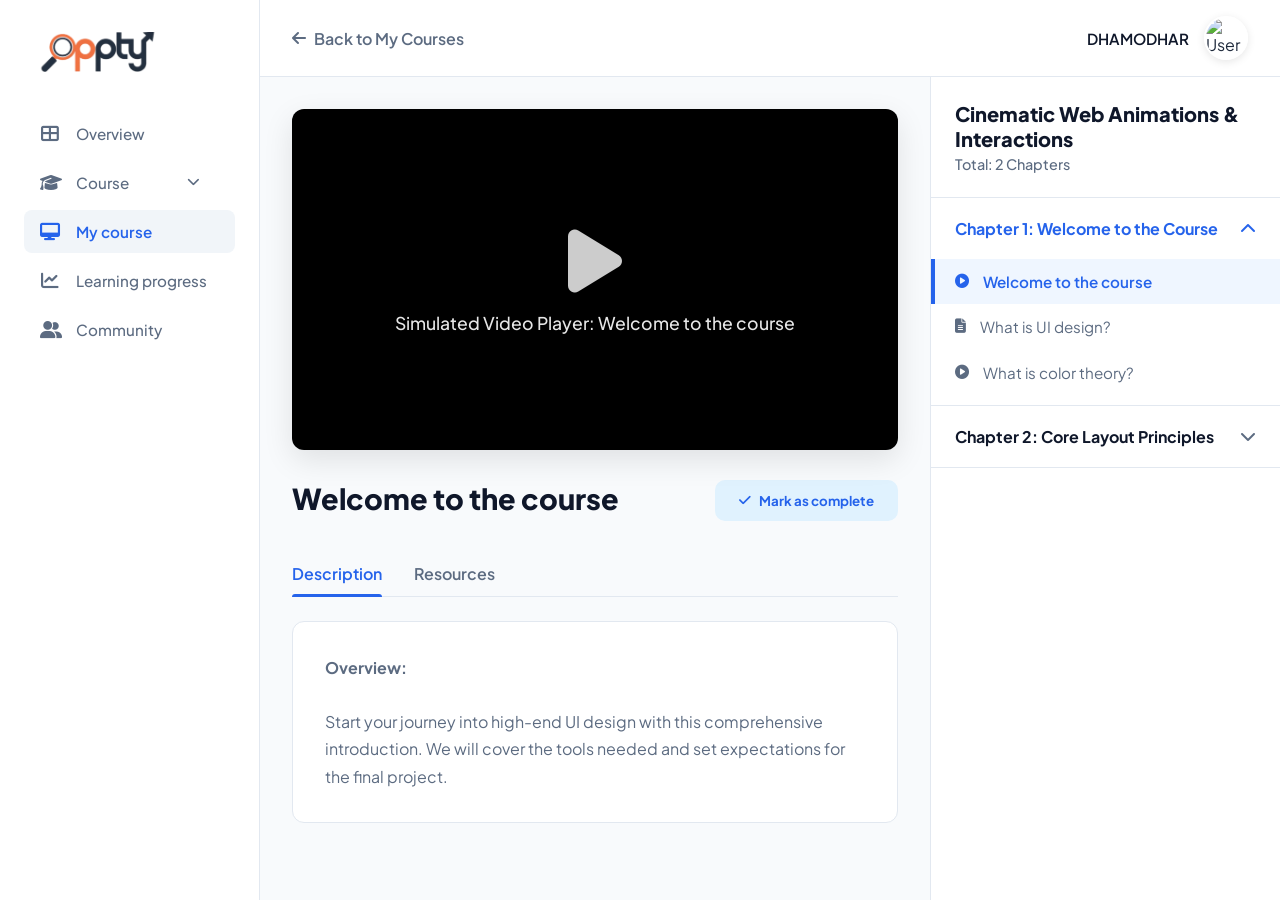
==== frontend/course-content/course-content.html @ e5ef2b0d "u" ====
<!DOCTYPE html>
<html lang="en">
<head>
    <meta charset="UTF-8">
    <meta name="viewport" content="width=device-width, initial-scale=1.0">
    <title>Course Player - Oppty TechHub</title>
    <link rel="stylesheet" href="https://cdnjs.cloudflare.com/ajax/libs/font-awesome/6.4.0/css/all.min.css">
    <link href="https://fonts.googleapis.com/css2?family=Plus+Jakarta+Sans:wght@300;400;500;600;700;800&display=swap" rel="stylesheet">
    <link rel="stylesheet" href="course.content.css">
</head>
<body>

    <div class="app-container">
        
        <aside class="main-sidebar" id="main-sidebar">
            <div class="sidebar-header">
                <img src="../assets/opptylogo.png" alt="Oppty Logo" class="sidebar-logo" onerror="this.src='https://via.placeholder.com/140x45/0f172a/ffffff?text=Oppty+TechHub'">
                <i class="fa-solid fa-xmark close-sidebar" id="close-sidebar"></i>
            </div>
            
            <nav class="nav-menu">
                <a href="#" class="nav-item">
                    <i class="fa-solid fa-table-cells-large"></i>
                    <span>Overview</span>
                </a>
                
                <div class="nav-wrapper">
                    <div class="nav-item" id="course-toggle">
                        <i class="fa-solid fa-graduation-cap"></i>
                        <span>Course</span>
                        <i class="fa-solid fa-chevron-down chevron"></i>
                    </div>
                    <ul class="sub-menu" id="sub-menu">
                        <li><a href="../courses/courses.html">Top course</a></li>
                        <li><a href="#">Backend Architecture</a></li>
                        <li><a href="#">Cinematic UI/UX</a></li>
                    </ul>
                </div>

                <a href="../my-course/my-course.html" class="nav-item active">
                    <i class="fa-solid fa-desktop"></i>
                    <span>My course</span>
                </a>
                <a href="#" class="nav-item">
                    <i class="fa-solid fa-chart-line"></i>
                    <span>Learning progress</span>
                </a>
                <a href="#" class="nav-item">
                    <i class="fa-solid fa-user-group"></i>
                    <span>Community</span>
                </a>
            </nav>
        </aside>

        <div class="player-wrapper">
            
            <header class="player-nav">
                <div class="nav-left">
                    <div class="mobile-toggle" id="mobile-toggle">
                        <i class="fa-solid fa-bars-staggered"></i>
                    </div>
                    <a href="../courses/courses.html" class="back-btn"><i class="fa-solid fa-arrow-left"></i> Back to My Courses</a>
                </div>
                <div class="user-area">
                    <span class="user-name">DHAMODHAR</span>
                    <img src="https://i.pravatar.cc/150?img=11" alt="User Profile" class="avatar">
                </div>
            </header>

            <div class="split-view">
                
                <main class="content-display-area">
                    <div class="video-container">
                        <div class="video-placeholder">
                            <i class="fa-solid fa-play player-icon" id="video-center-icon"></i>
                            <h3 id="video-placeholder-title">Loading Lesson...</h3>
                        </div>
                    </div>

                    <div class="lesson-info-bar">
                        <h1 class="current-lesson-title" id="current-lesson-title">Loading...</h1>
                        <button class="btn-complete"><i class="fa-solid fa-check"></i> Mark as complete</button>
                    </div>

                    <div class="lesson-tabs">
                        <button class="active-tab">Description</button>
                        <button>Resources</button>
                    </div>

                    <section class="lesson-body">
                        <p id="current-lesson-desc">Please select a lesson from the course content sidebar to view its details.</p>
                    </section>
                </main>

                <aside class="syllabus-sidebar">
                    <div class="syllabus-header">
                        <h2 id="course-main-name">Course Content</h2>
                        <p class="chapters-count">Total: <span id="total-chapters-count">0</span> Chapters</p>
                    </div>
                    
                    <div class="chapters-accordion" id="chapters-accordion-container">
                    </div>
                </aside>

            </div>
        </div>

    </div>

    <script src="course-content.js"></script>
</body>
</html>
---- frontend/course-content/course.content.css ----
/* ===== CSS VARIABLES - BLUE & WHITE THEME ===== */
:root {
    --primary-blue: #2563eb;
    --dark-blue: #0f172a;
    --bg-light: #f8fafc;
    --white: #ffffff;
    --text-main: #1e293b;
    --text-muted: #5c6b81;
    --border-color: #e2e8f0;
    --active-bg: #f1f5f9;
    --font-family: 'Plus Jakarta Sans', sans-serif;
}

* { margin: 0; padding: 0; box-sizing: border-box; font-family: var(--font-family); }
body { background-color: var(--white); color: var(--text-main); overflow: hidden; }
a { text-decoration: none; color: inherit; }
.app-container { display: flex; width: 100%; height: 100vh; overflow: hidden; }

/* =========================================
   1. MAIN LEFT SIDEBAR
========================================= */
.main-sidebar { width: 260px; background-color: var(--white); padding: 32px 24px; display: flex; flex-direction: column; border-right: 1px solid var(--border-color); flex-shrink: 0; z-index: 100; }
.sidebar-header { display: flex; justify-content: space-between; align-items: center; margin-bottom: 40px; padding: 0 10px; }
.sidebar-logo { height: 40px; object-fit: contain; }
.close-sidebar { display: none; font-size: 1.5rem; color: var(--text-main); cursor: pointer; }

.nav-menu { display: flex; flex-direction: column; gap: 6px; }
.nav-item { display: flex; align-items: center; padding: 12px 16px; border-radius: 8px; color: var(--text-muted); font-weight: 500; transition: 0.2s ease; cursor: pointer; font-size: 0.95rem; }
.nav-item i { margin-right: 16px; font-size: 1.1rem; width: 20px; text-align: center; }
.nav-item:hover { color: #334155; background-color: #f8fafc; }
.nav-item.active { background-color: var(--active-bg); color: var(--primary-blue); font-weight: 600; }

.nav-wrapper { display: flex; flex-direction: column; }
.chevron { margin-left: auto; font-size: 0.8rem !important; transition: transform 0.3s ease; }
.sub-menu { list-style: none; display: flex; flex-direction: column; gap: 16px; max-height: 0; opacity: 0; margin: 0; overflow: hidden; transition: max-height 0.4s ease, opacity 0.4s ease; padding-left: 52px; }
.sub-menu.show { max-height: 250px; opacity: 1; margin-top: 10px; margin-bottom: 16px; }
.sub-menu li a { color: var(--text-muted); font-size: 0.95rem; font-weight: 500; display: block; transition: 0.2s ease; }
.sub-menu li a:hover { color: #334155; }
.sub-menu li a.active-sub { color: var(--primary-blue); font-weight: 600; }

/* =========================================
   2. PLAYER WRAPPER & TOP NAV
========================================= */
.player-wrapper { flex: 1; display: flex; flex-direction: column; height: 100vh; overflow: hidden; background-color: var(--bg-light); }
.player-nav { background: var(--white); padding: 16px 32px; display: flex; justify-content: space-between; align-items: center; border-bottom: 1px solid var(--border-color); flex-shrink: 0; }
.nav-left { display: flex; align-items: center; gap: 20px; }
.mobile-toggle { display: none; font-size: 1.2rem; cursor: pointer; color: var(--text-main); }
.back-btn { color: var(--text-muted); font-size: 1rem; font-weight: 600; display: flex; align-items: center; gap: 8px; transition: color 0.2s; }
.back-btn:hover { color: var(--primary-blue); }

.user-area { display: flex; align-items: center; gap: 15px; cursor: pointer; }
.user-name { font-weight: 600; font-size: 0.95rem; color: var(--dark-blue); }
.avatar { width: 44px; height: 44px; border-radius: 50%; object-fit: cover; border: 2px solid var(--white); box-shadow: 0 2px 8px rgba(0,0,0,0.1); }

/* =========================================
   3. SPLIT VIEW: VIDEO (LEFT) / SYLLABUS (RIGHT)
========================================= */
.split-view { display: flex; flex: 1; overflow: hidden; }

/* VIDEO AREA */
.content-display-area { flex: 1; padding: 32px; overflow-y: auto; background: var(--bg-light); }
.video-container { width: 100%; aspect-ratio: 16/9; background: #000; border-radius: 12px; margin-bottom: 30px; position: relative; overflow: hidden; box-shadow: 0 10px 30px rgba(0,0,0,0.1); }
.video-placeholder { position: absolute; inset: 0; display: flex; flex-direction: column; justify-content: center; align-items: center; color: var(--white); }
.player-icon { font-size: 4.5rem; color: rgba(255, 255, 255, 0.8); margin-bottom: 15px; }
#video-placeholder-title { font-weight: 500; font-size: 1.1rem; opacity: 0.9; }

.lesson-info-bar { display: flex; justify-content: space-between; align-items: flex-start; margin-bottom: 30px; gap: 20px; }
.current-lesson-title { font-size: 1.8rem; font-weight: 800; color: var(--dark-blue); line-height: 1.3; }

.btn-complete { background: #e0f2fe; color: var(--primary-blue); border: none; padding: 12px 24px; border-radius: 10px; font-weight: 700; cursor: pointer; transition: 0.3s; display: flex; align-items: center; gap: 8px; white-space: nowrap; }
.btn-complete:hover { background: var(--primary-blue); color: var(--white); }

.lesson-tabs { border-bottom: 1px solid var(--border-color); display: flex; gap: 32px; margin-bottom: 24px; }
.lesson-tabs button { background: none; border: none; padding: 12px 0; font-weight: 600; font-size: 1rem; color: var(--text-muted); cursor: pointer; position: relative; transition: color 0.2s; }
.lesson-tabs button.active-tab { color: var(--primary-blue); }
.lesson-tabs button.active-tab::after { content: ''; position: absolute; bottom: -1px; left: 0; width: 100%; height: 3px; background: var(--primary-blue); border-radius: 3px 3px 0 0; }

.lesson-body { background: var(--white); padding: 32px; border-radius: 12px; border: 1px solid var(--border-color); line-height: 1.7; color: var(--text-muted); font-size: 1rem; }

/* SYLLABUS SIDEBAR */
.syllabus-sidebar { width: 350px; background: var(--white); border-left: 1px solid var(--border-color); display: flex; flex-direction: column; overflow-y: auto; flex-shrink: 0; }
.syllabus-header { padding: 24px; border-bottom: 1px solid var(--border-color); }
.syllabus-header h2 { color: var(--dark-blue); font-size: 1.25rem; font-weight: 800; margin-bottom: 4px; }
.chapters-count { color: var(--text-muted); font-size: 0.9rem; font-weight: 500; }

.chapters-accordion { display: flex; flex-direction: column; }
.chapter-item { border-bottom: 1px solid var(--border-color); }

.chapter-header { padding: 20px 24px; display: flex; justify-content: space-between; align-items: center; cursor: pointer; font-weight: 700; color: var(--dark-blue); font-size: 1rem; transition: background 0.2s; }
.chapter-header:hover { background-color: var(--bg-light); }
.chapter-header.active { color: var(--primary-blue); }
.chapter-header i { transition: transform 0.3s ease; color: var(--text-muted); }
.chapter-item.open .chapter-header i { transform: rotate(180deg); color: var(--primary-blue); }

.lesson-list { display: none; background: var(--white); padding-bottom: 10px; }
.chapter-item.open .lesson-list { display: block; }

.lesson-item { padding: 12px 24px 12px 24px; display: flex; align-items: flex-start; gap: 14px; color: var(--text-muted); font-size: 0.95rem; cursor: pointer; transition: 0.2s ease; line-height: 1.4; }
.lesson-item:hover { background: var(--bg-light); color: var(--dark-blue); }
.lesson-item i { margin-top: 3px; font-size: 0.9rem; }

.lesson-item.active-lesson { background-color: #eff6ff; color: var(--primary-blue); font-weight: 600; border-left: 4px solid var(--primary-blue); padding-left: 20px; }
.lesson-item.active-lesson i { color: var(--primary-blue); }

@media (max-width: 1200px) {
    .main-sidebar { display: none; position: fixed; transform: translateX(-100%); transition: 0.3s cubic-bezier(0.4, 0, 0.2, 1); z-index: 1000; box-shadow: 0 0 50px rgba(0,0,0,0.1); }
    .main-sidebar.show { display: flex; transform: translateX(0); }
    .mobile-toggle { display: block; }
    .close-sidebar { display: block; }
}

@media (max-width: 992px) {
    .split-view { flex-direction: column; overflow-y: auto; }
    .content-display-area { padding: 20px; overflow-y: visible; }
    .syllabus-sidebar { width: 100%; border-left: none; border-top: 1px solid var(--border-color); height: auto; flex-shrink: 1; }
    .lesson-info-bar { flex-direction: column; gap: 15px; }
    .btn-complete { width: 100%; justify-content: center; }
}
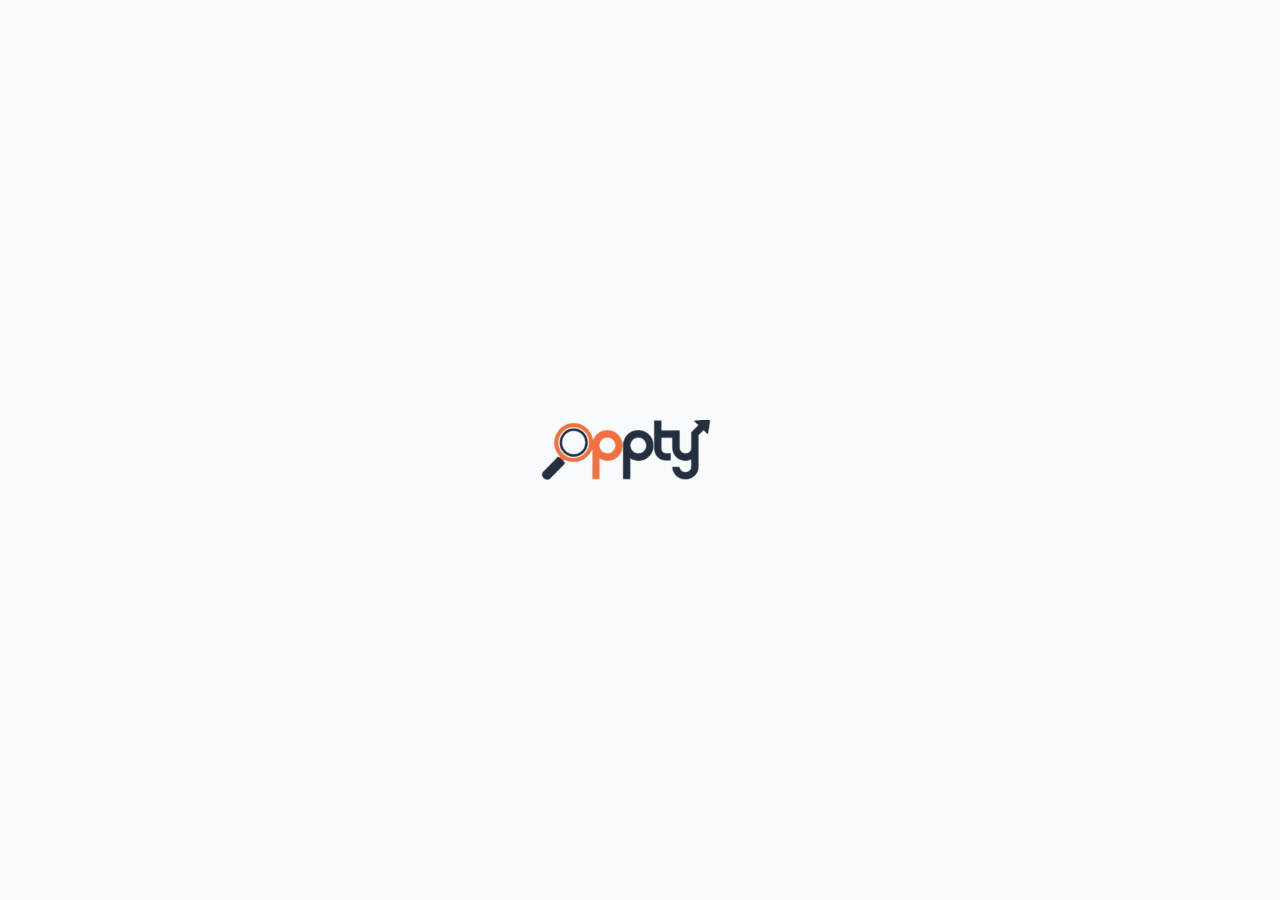
==== commit 670d596c: "u" ====
--- a/frontend/course-content/course-content.html
+++ b/frontend/course-content/course-content.html
@@ -5,10 +5,21 @@
     <meta name="viewport" content="width=device-width, initial-scale=1.0">
     <title>Course Player - Oppty TechHub</title>
     <link rel="stylesheet" href="https://cdnjs.cloudflare.com/ajax/libs/font-awesome/6.4.0/css/all.min.css">
-    <link href="https://fonts.googleapis.com/css2?family=Plus+Jakarta+Sans:wght@300;400;500;600;700;800&display=swap" rel="stylesheet">
-    <link rel="stylesheet" href="course.content.css">
+    <link href="https://fonts.googleapis.com/css2?family=Plus+Jakarta+Sans:wght@400;500;600;700;800&display=swap" rel="stylesheet">
+    <link rel="stylesheet" href="./course.content.css">
 </head>
 <body>
+
+    <!--loader section-->
+    <div id="oppty-global-loader" class="global-loader-overlay">
+    <div class="loader-content">
+        <img src="../assets/oppty-icon-logo.png" alt="Loading Icon" class="loader-icon">
+        
+        <img src="../assets/opptylogo.png" alt="Oppty TechHub" class="loader-full-logo">
+    </div>
+</div>
+
+
 
     <div class="app-container">
         
@@ -41,7 +52,7 @@
                     <i class="fa-solid fa-desktop"></i>
                     <span>My course</span>
                 </a>
-                <a href="#" class="nav-item">
+                <a href="../learning-progress/learning-progress.html" class="nav-item">
                     <i class="fa-solid fa-chart-line"></i>
                     <span>Learning progress</span>
                 </a>
@@ -59,7 +70,7 @@
                     <div class="mobile-toggle" id="mobile-toggle">
                         <i class="fa-solid fa-bars-staggered"></i>
                     </div>
-                    <a href="../courses/courses.html" class="back-btn"><i class="fa-solid fa-arrow-left"></i> Back to My Courses</a>
+                    <a href="../my-course/my-course.html" class="back-btn"><i class="fa-solid fa-arrow-left"></i> Back to My Courses</a>
                 </div>
                 <div class="user-area">
                     <span class="user-name">DHAMODHAR</span>
@@ -68,7 +79,6 @@
             </header>
 
             <div class="split-view">
-                
                 <main class="content-display-area">
                     <div class="video-container">
                         <div class="video-placeholder">
@@ -79,17 +89,29 @@
 
                     <div class="lesson-info-bar">
                         <h1 class="current-lesson-title" id="current-lesson-title">Loading...</h1>
-                        <button class="btn-complete"><i class="fa-solid fa-check"></i> Mark as complete</button>
+                        <button class="btn-complete" id="btn-mark-complete" onclick="markCurrentLessonComplete()">
+                            <i class="fa-solid fa-check"></i> <span>Mark as complete</span>
+                        </button>
                     </div>
 
                     <div class="lesson-tabs">
-                        <button class="active-tab">Description</button>
-                        <button>Resources</button>
+                        <button class="tab-btn active-tab" onclick="switchTab('desc', this)">Description</button>
+                        <button class="tab-btn" onclick="switchTab('res', this)">Resources</button>
                     </div>
 
-                    <section class="lesson-body">
-                        <p id="current-lesson-desc">Please select a lesson from the course content sidebar to view its details.</p>
+                    <section class="lesson-body tab-content" id="tab-desc">
+                        <p id="current-lesson-desc">Please select a lesson...</p>
                     </section>
+                    
+                    <section class="lesson-body tab-content hidden" id="tab-res">
+                        <p style="font-weight: 600; margin-bottom: 12px; color: var(--dark-blue);">Downloadable Files:</p>
+                        <ul style="list-style: none; display: flex; flex-direction: column; gap: 10px;">
+                            <li style="cursor: pointer; color: var(--primary-blue);"><i class="fa-solid fa-file-pdf"></i> Lesson_Slides_Deck.pdf</li>
+                            <li style="cursor: pointer; color: var(--primary-blue);"><i class="fa-solid fa-code"></i> Source_Code_Snippet.zip</li>
+                            <li style="cursor: pointer; color: var(--primary-blue);"><i class="fa-solid fa-link"></i> External Reference Guide</li>
+                        </ul>
+                    </section>
+
                 </main>
 
                 <aside class="syllabus-sidebar">
@@ -97,16 +119,13 @@
                         <h2 id="course-main-name">Course Content</h2>
                         <p class="chapters-count">Total: <span id="total-chapters-count">0</span> Chapters</p>
                     </div>
-                    
-                    <div class="chapters-accordion" id="chapters-accordion-container">
-                    </div>
+                    <div class="chapters-accordion" id="chapters-accordion-container"></div>
                 </aside>
-
             </div>
         </div>
 
     </div>
 
-    <script src="course-content.js"></script>
+    <script src="./course-content.js"></script>
 </body>
 </html>
--- a/frontend/course-content/course.content.css
+++ b/frontend/course-content/course.content.css
@@ -1,3 +1,81 @@
+
+/* loader section */
+.global-loader-overlay {
+    position: fixed;
+    top: 0;
+    left: 0;
+    width: 100vw;
+    height: 100vh;
+    background-color: #f8fafc; /* Oppty Light Bg */
+    display: flex;
+    justify-content: center;
+    align-items: center;
+    z-index: 999999;
+    opacity: 1;
+    visibility: visible;
+    transition: opacity 0.6s ease-out, visibility 0.6s ease-out;
+}
+
+/* Hides the loader smoothly */
+.global-loader-overlay.hide-loader {
+    opacity: 0;
+    visibility: hidden;
+    pointer-events: none;
+}
+
+/* =========================================
+   CUSTOM LOGO ANIMATION STYLES
+========================================= */
+.loader-content {
+    position: relative;
+    width: 280px; 
+    height: 100px;
+    display: flex;
+    justify-content: center;
+    align-items: center;
+}
+
+.loader-icon {
+    position: absolute;
+    height: 65px; /* Adjust size if needed to match the full logo's icon */
+    width: auto;
+    opacity: 0;
+    /* Stage 1: Spin and pop out */
+    animation: spinAndPop 1.2s cubic-bezier(0.5, 0, 0.2, 1) forwards;
+}
+
+.loader-full-logo {
+    position: absolute;
+    height: 60px; 
+    width: auto;
+    opacity: 0;
+    /* Stage 2: Wait 1.1s, then reveal smoothly from the center */
+    animation: smoothReveal 0.8s cubic-bezier(0.2, 0.8, 0.2, 1) 1.1s forwards;
+}
+
+/* --- Keyframes --- */
+@keyframes spinAndPop {
+    0% { transform: rotate(0deg) scale(0.5); opacity: 0; }
+    15% { transform: rotate(60deg) scale(1); opacity: 1; }
+    80% { transform: rotate(360deg) scale(1); opacity: 1; }
+    100% { transform: rotate(430deg) scale(0); opacity: 0; }
+}
+
+@keyframes smoothReveal {
+    0% { 
+        opacity: 0; 
+        clip-path: inset(0 50% 0 50%); /* Start clipped in the dead center */
+        transform: scale(0.85); 
+    }
+    100% { 
+        opacity: 1; 
+        clip-path: inset(0 0 0 0); /* Open up to reveal full image */
+        transform: scale(1); 
+    }
+}
+
+
+
 /* ===== CSS VARIABLES - BLUE & WHITE THEME ===== */
 :root {
     --primary-blue: #2563eb;
@@ -15,10 +93,9 @@
 body { background-color: var(--white); color: var(--text-main); overflow: hidden; }
 a { text-decoration: none; color: inherit; }
 .app-container { display: flex; width: 100%; height: 100vh; overflow: hidden; }
+.hidden { display: none !important; }
 
-/* =========================================
-   1. MAIN LEFT SIDEBAR
-========================================= */
+/* MAIN LEFT SIDEBAR */
 .main-sidebar { width: 260px; background-color: var(--white); padding: 32px 24px; display: flex; flex-direction: column; border-right: 1px solid var(--border-color); flex-shrink: 0; z-index: 100; }
 .sidebar-header { display: flex; justify-content: space-between; align-items: center; margin-bottom: 40px; padding: 0 10px; }
 .sidebar-logo { height: 40px; object-fit: contain; }
@@ -38,9 +115,7 @@
 .sub-menu li a:hover { color: #334155; }
 .sub-menu li a.active-sub { color: var(--primary-blue); font-weight: 600; }
 
-/* =========================================
-   2. PLAYER WRAPPER & TOP NAV
-========================================= */
+/* PLAYER WRAPPER & TOP NAV */
 .player-wrapper { flex: 1; display: flex; flex-direction: column; height: 100vh; overflow: hidden; background-color: var(--bg-light); }
 .player-nav { background: var(--white); padding: 16px 32px; display: flex; justify-content: space-between; align-items: center; border-bottom: 1px solid var(--border-color); flex-shrink: 0; }
 .nav-left { display: flex; align-items: center; gap: 20px; }
@@ -52,9 +127,7 @@
 .user-name { font-weight: 600; font-size: 0.95rem; color: var(--dark-blue); }
 .avatar { width: 44px; height: 44px; border-radius: 50%; object-fit: cover; border: 2px solid var(--white); box-shadow: 0 2px 8px rgba(0,0,0,0.1); }
 
-/* =========================================
-   3. SPLIT VIEW: VIDEO (LEFT) / SYLLABUS (RIGHT)
-========================================= */
+/* SPLIT VIEW */
 .split-view { display: flex; flex: 1; overflow: hidden; }
 
 /* VIDEO AREA */
@@ -67,9 +140,14 @@
 .lesson-info-bar { display: flex; justify-content: space-between; align-items: flex-start; margin-bottom: 30px; gap: 20px; }
 .current-lesson-title { font-size: 1.8rem; font-weight: 800; color: var(--dark-blue); line-height: 1.3; }
 
+/* Mark as Complete Button Normal State */
 .btn-complete { background: #e0f2fe; color: var(--primary-blue); border: none; padding: 12px 24px; border-radius: 10px; font-weight: 700; cursor: pointer; transition: 0.3s; display: flex; align-items: center; gap: 8px; white-space: nowrap; }
 .btn-complete:hover { background: var(--primary-blue); color: var(--white); }
 
+/* Mark as Complete Button COMPLETED STATE */
+.btn-complete.completed-state { background: #dcfce7; color: #16a34a; pointer-events: none; }
+
+/* Tabs */
 .lesson-tabs { border-bottom: 1px solid var(--border-color); display: flex; gap: 32px; margin-bottom: 24px; }
 .lesson-tabs button { background: none; border: none; padding: 12px 0; font-weight: 600; font-size: 1rem; color: var(--text-muted); cursor: pointer; position: relative; transition: color 0.2s; }
 .lesson-tabs button.active-tab { color: var(--primary-blue); }
@@ -85,7 +163,6 @@
 
 .chapters-accordion { display: flex; flex-direction: column; }
 .chapter-item { border-bottom: 1px solid var(--border-color); }
-
 .chapter-header { padding: 20px 24px; display: flex; justify-content: space-between; align-items: center; cursor: pointer; font-weight: 700; color: var(--dark-blue); font-size: 1rem; transition: background 0.2s; }
 .chapter-header:hover { background-color: var(--bg-light); }
 .chapter-header.active { color: var(--primary-blue); }
@@ -94,7 +171,6 @@
 
 .lesson-list { display: none; background: var(--white); padding-bottom: 10px; }
 .chapter-item.open .lesson-list { display: block; }
-
 .lesson-item { padding: 12px 24px 12px 24px; display: flex; align-items: flex-start; gap: 14px; color: var(--text-muted); font-size: 0.95rem; cursor: pointer; transition: 0.2s ease; line-height: 1.4; }
 .lesson-item:hover { background: var(--bg-light); color: var(--dark-blue); }
 .lesson-item i { margin-top: 3px; font-size: 0.9rem; }
